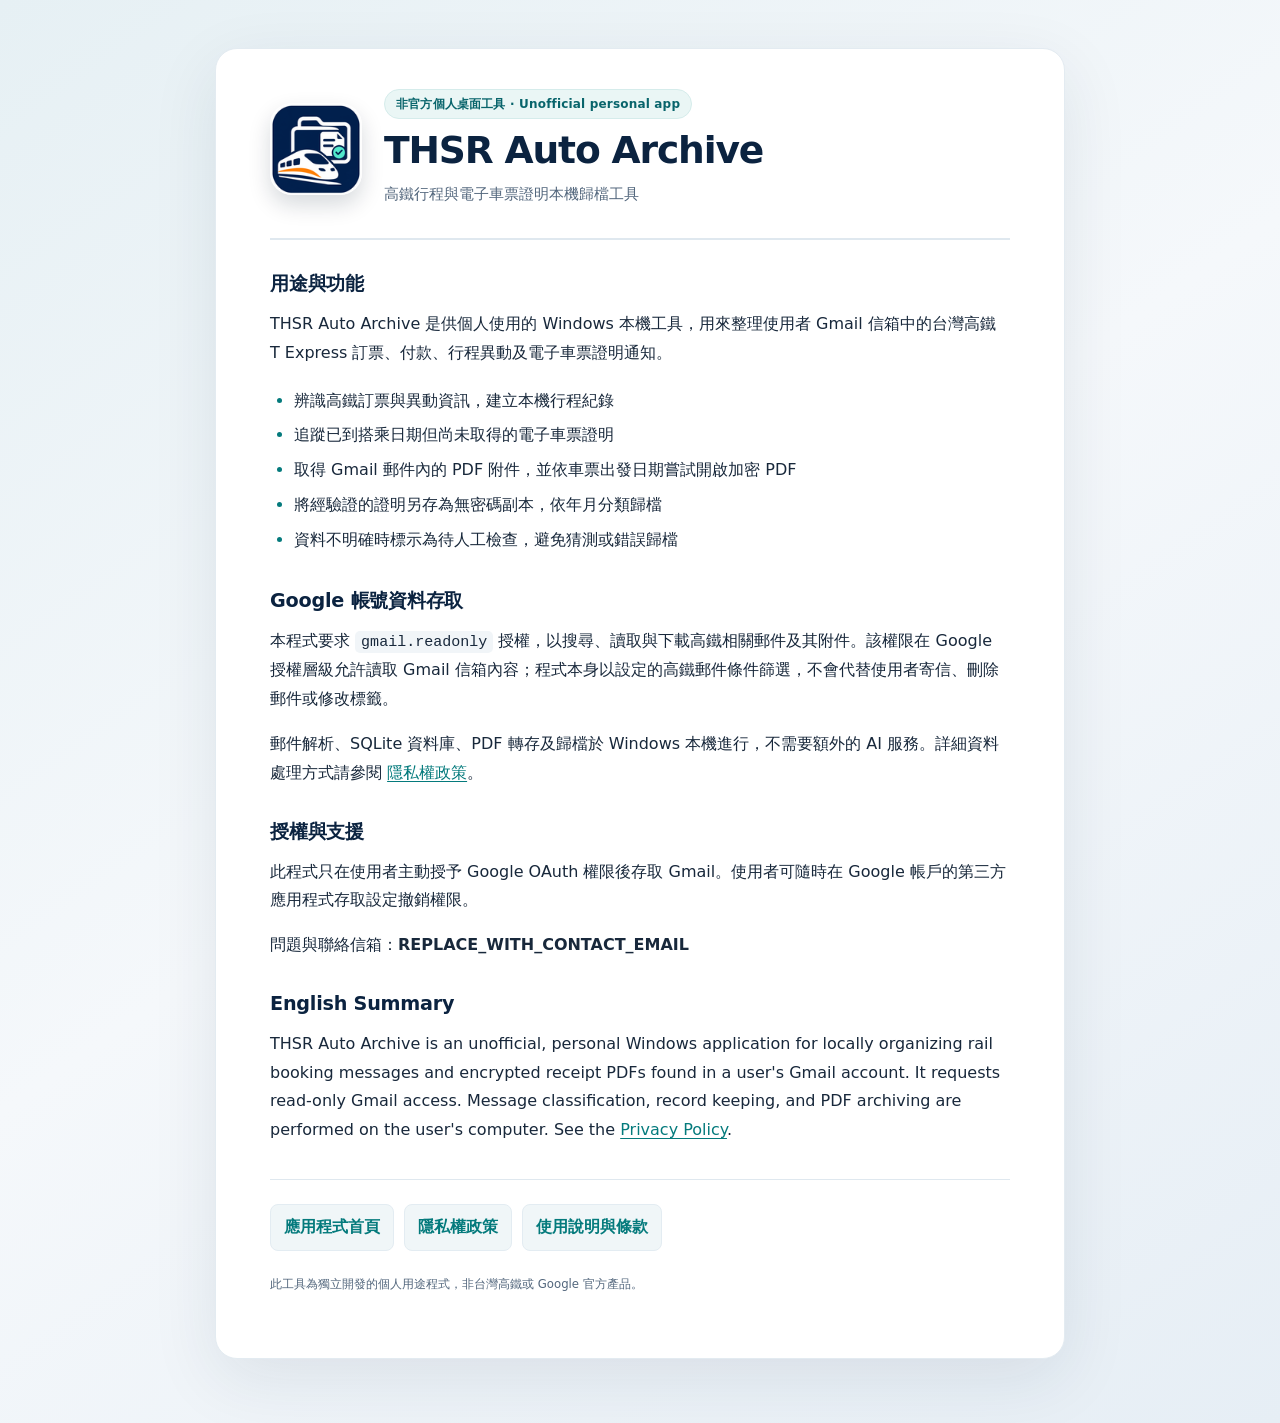
==== index.html @ eccc4be4 "Add files via upload" ====
<!doctype html>
<html lang="zh-Hant">
<head>
<meta charset="UTF-8">
<meta name="viewport" content="width=device-width, initial-scale=1">
<meta name="robots" content="index,follow">
<!-- For Google Search Console URL-prefix verification, insert the HTML meta verification tag here. -->
<title>應用程式首頁 — THSR Auto Archive</title>
<link rel="stylesheet" href="style.css">
<meta name="theme-color" content="#0b2340">
<link rel="icon" href="THSR_Auto_Archive_Logo_120x120.png" type="image/png">
</head><body><main>
<header><img src="THSR_Auto_Archive_Logo_120x120.png" alt="THSR Auto Archive icon"><div><span class="tag">非官方個人桌面工具 · Unofficial personal app</span><h1>THSR Auto Archive</h1><small>高鐵行程與電子車票證明本機歸檔工具</small></div></header>
<h2>用途與功能</h2>
<p>THSR Auto Archive 是供個人使用的 Windows 本機工具，用來整理使用者 Gmail 信箱中的台灣高鐵 T Express 訂票、付款、行程異動及電子車票證明通知。</p>
<ul><li>辨識高鐵訂票與異動資訊，建立本機行程紀錄</li><li>追蹤已到搭乘日期但尚未取得的電子車票證明</li><li>取得 Gmail 郵件內的 PDF 附件，並依車票出發日期嘗試開啟加密 PDF</li><li>將經驗證的證明另存為無密碼副本，依年月分類歸檔</li><li>資料不明確時標示為待人工檢查，避免猜測或錯誤歸檔</li></ul>
<h2>Google 帳號資料存取</h2>
<p>本程式要求 <code>gmail.readonly</code> 授權，以搜尋、讀取與下載高鐵相關郵件及其附件。該權限在 Google 授權層級允許讀取 Gmail 信箱內容；程式本身以設定的高鐵郵件條件篩選，不會代替使用者寄信、刪除郵件或修改標籤。</p>
<p>郵件解析、SQLite 資料庫、PDF 轉存及歸檔於 Windows 本機進行，不需要額外的 AI 服務。詳細資料處理方式請參閱 <a href="privacy.html">隱私權政策</a>。</p>
<h2>授權與支援</h2>
<p>此程式只在使用者主動授予 Google OAuth 權限後存取 Gmail。使用者可隨時在 Google 帳戶的第三方應用程式存取設定撤銷權限。</p>
<p>問題與聯絡信箱：<strong>REPLACE_WITH_CONTACT_EMAIL</strong></p>
<h2>English Summary</h2>
<p>THSR Auto Archive is an unofficial, personal Windows application for locally organizing rail booking messages and encrypted receipt PDFs found in a user's Gmail account. It requests read-only Gmail access. Message classification, record keeping, and PDF archiving are performed on the user's computer. See the <a href="privacy.html">Privacy Policy</a>.</p>

<nav><a href="index.html">應用程式首頁</a><a href="privacy.html">隱私權政策</a><a href="terms.html">使用說明與條款</a></nav>
<p class="muted"><small>此工具為獨立開發的個人用途程式，非台灣高鐵或 Google 官方產品。</small></p>
</main></body></html>
---- style.css ----
:root{color-scheme:light;--navy:#0b2340;--navy2:#142d4b;--ink:#18283b;--muted:#53677d;--line:#dfe8ef;--teal:#047a7c;--orange:#e88932;--cream:#f7fbfd;--soft:#eaf6f5}
*,*::before,*::after{box-sizing:border-box}
html{scroll-behavior:smooth}
body{margin:0;background:linear-gradient(145deg,#e6f0f4 0%,#f5f8fb 48%,#e6eef5 100%);color:var(--ink);font-family:system-ui,-apple-system,BlinkMacSystemFont,"Noto Sans TC","Microsoft JhengHei",sans-serif;line-height:1.8;min-height:100vh}
main{max-width:850px;margin:48px auto 64px;padding:40px 54px 46px;background:#fff;border:1px solid #e3ebf1;border-radius:22px;box-shadow:0 20px 68px rgba(18,45,72,.09)}
header{display:flex;gap:22px;align-items:center;padding:0 0 29px;margin:0 0 31px;border-bottom:2px solid var(--line)}
header img{width:92px;height:92px;border-radius:22px;object-fit:cover;box-shadow:0 10px 22px rgba(6,24,44,.16);flex:none}
h1{font-size:clamp(1.65rem,3.6vw,2.35rem);line-height:1.23;letter-spacing:-.03em;color:var(--navy);margin:8px 0 7px;font-weight:800}
h2{margin:31px 0 12px;font-size:1.2rem;line-height:1.4;letter-spacing:-.012em;color:var(--navy);font-weight:750}
h2:first-of-type{margin-top:0}
p{margin:12px 0 16px;font-size:1rem}ul{margin:12px 0 18px;padding-left:24px}li{padding:3px 0}li::marker{color:var(--teal)}
header small{font-size:.95rem;color:var(--muted)}.tag{display:inline-block;font-weight:650;font-size:.75rem;line-height:1.5;letter-spacing:.015em;padding:5px 11px;background:var(--soft);color:#08646b;border:1px solid #d5eceb;border-radius:20px}
a{color:var(--teal);text-decoration-thickness:1px;text-underline-offset:3px}a:hover{color:#054d55}a:focus-visible{outline:3px solid var(--orange);outline-offset:4px;border-radius:3px}
code{font-size:.94em;background:#f1f5f8;padding:2px 6px;border-radius:5px;word-break:break-word}
nav{display:flex;gap:10px;flex-wrap:wrap;border-top:1px solid var(--line);padding-top:24px;margin-top:34px}
nav a{display:inline-flex;align-items:center;border-radius:8px;text-decoration:none;font-weight:670;padding:8px 13px;background:#f0f6f8;border:1px solid #e3ecf2}
nav a:hover{background:#e8f2f3}
.muted{color:var(--muted);font-size:.88rem;margin-top:20px}
@media(max-width:670px){main{margin:0;min-height:100vh;padding:27px 23px 36px;border-radius:0;border:0}header{gap:16px;align-items:flex-start}header img{width:67px;height:67px;border-radius:15px}header small{font-size:.84rem}h1{margin:6px 0 4px}p,li{font-size:.96rem}}
@media(prefers-reduced-motion:reduce){html{scroll-behavior:auto}}
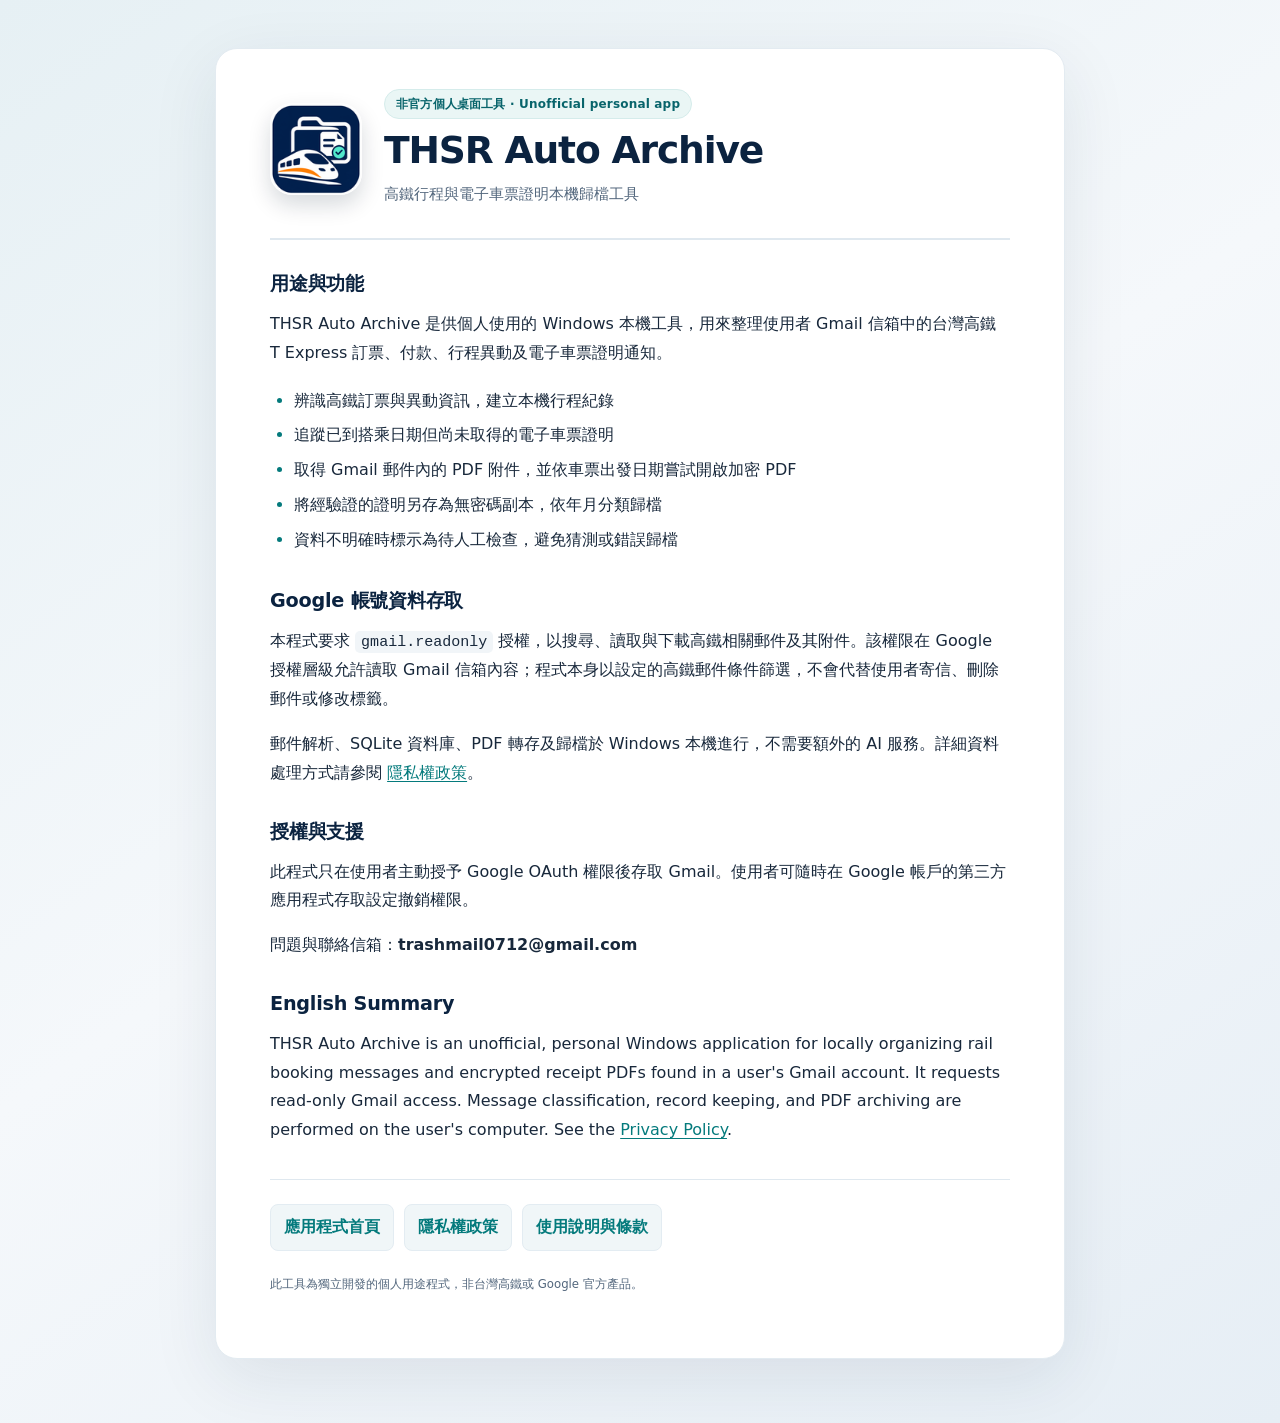
==== commit 8c35895e: "Update index.html" ====
--- a/index.html
+++ b/index.html
@@ -19,7 +19,7 @@
 <p>郵件解析、SQLite 資料庫、PDF 轉存及歸檔於 Windows 本機進行，不需要額外的 AI 服務。詳細資料處理方式請參閱 <a href="privacy.html">隱私權政策</a>。</p>
 <h2>授權與支援</h2>
 <p>此程式只在使用者主動授予 Google OAuth 權限後存取 Gmail。使用者可隨時在 Google 帳戶的第三方應用程式存取設定撤銷權限。</p>
-<p>問題與聯絡信箱：<strong>REPLACE_WITH_CONTACT_EMAIL</strong></p>
+<p>問題與聯絡信箱：<strong>trashmail0712@gmail.com</strong></p>
 <h2>English Summary</h2>
 <p>THSR Auto Archive is an unofficial, personal Windows application for locally organizing rail booking messages and encrypted receipt PDFs found in a user's Gmail account. It requests read-only Gmail access. Message classification, record keeping, and PDF archiving are performed on the user's computer. See the <a href="privacy.html">Privacy Policy</a>.</p>
 
